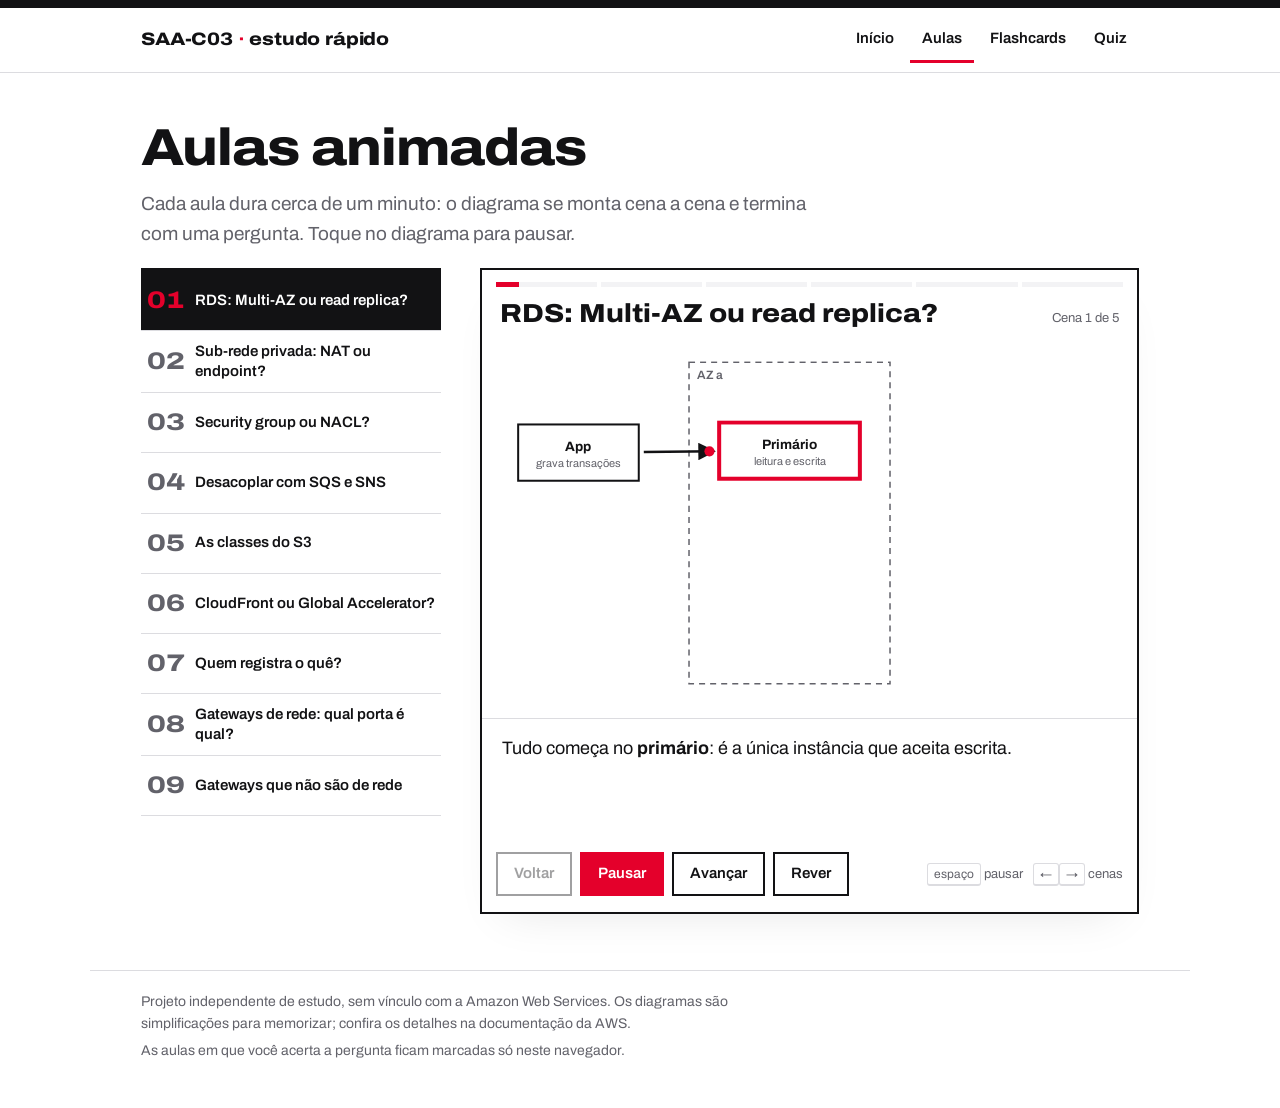
==== aulas.html @ 46f9f108 "Site de estudo SAA-C03: aulas animadas, flashcards e quiz" ====
<!DOCTYPE html>
<html lang="pt-BR">
<head>
<meta charset="utf-8">
<meta name="viewport" content="width=device-width,initial-scale=1">
<title>Aulas animadas · SAA-C03</title>
<meta name="description" content="Aulas animadas de cerca de um minuto sobre os temas que mais caem na prova AWS SAA-C03.">
<link rel="preconnect" href="https://fonts.googleapis.com">
<link rel="preconnect" href="https://fonts.gstatic.com" crossorigin>
<link href="https://fonts.googleapis.com/css2?family=Archivo:wdth,wght@100..125,400..800&display=swap" rel="stylesheet">
<link rel="stylesheet" href="assets/style.css">
<style>
.layout{display:grid;grid-template-columns:minmax(0,300px) minmax(0,1fr);gap:clamp(20px,3vw,40px);align-items:start}
.list{border-top:3px solid var(--ink);position:sticky;top:16px}
.item{display:grid;grid-template-columns:44px minmax(0,1fr);gap:10px;align-items:center;width:100%;text-align:left;background:none;border:0;border-bottom:1px solid var(--rule);padding:11px 6px 11px 0;cursor:pointer;min-height:52px}
.item .n{font-stretch:125%;font-weight:800;font-size:24px;color:var(--mut);font-variant-numeric:tabular-nums;text-align:right}
.item .t{font-weight:600;font-size:15px;line-height:1.3}
.item .d{display:block;font-size:12px;font-weight:600;color:var(--ok);margin-top:2px}
.item:hover{background:var(--soft)}
.item[aria-current=true]{background:var(--ink);color:var(--bg)}
.item[aria-current=true] .n{color:var(--red)}
.item[aria-current=true] .d{color:inherit;opacity:.8}
.player{border:2px solid var(--ink);background:var(--card);box-shadow:0 22px 44px -24px var(--shadow)}
.segs{display:flex;gap:4px;padding:12px 14px 0}
.segs i{flex:1;height:5px;background:var(--soft);overflow:hidden;cursor:pointer}
.segs u{display:block;height:100%;width:0;background:var(--red)}
.lt{display:flex;justify-content:space-between;gap:12px;align-items:baseline;padding:12px 18px 0}
.lt h2{margin:0;font-size:clamp(20px,2.6vw,26px)}
.lt span{font-size:13px;color:var(--mut);white-space:nowrap}
.fig{position:relative;aspect-ratio:640/380;cursor:pointer;margin:4px 6px}
.fig>svg{position:absolute;inset:0;width:100%;height:100%}
.n-{}
.nd{opacity:0;transition:opacity .5s}.nd.on{opacity:1}.nd.x{opacity:.42}
.nd rect{fill:var(--bg);stroke:var(--ink);stroke-width:2}
.nd.hi rect{stroke:var(--red);stroke-width:4}
.nd text{fill:var(--ink);font:700 13.5px Archivo,sans-serif;text-anchor:middle}
.nd text.s{font-weight:400;font-size:11px;fill:var(--mut)}
.nd .cx{stroke:var(--red);stroke-width:4;opacity:0}.nd.x .cx{opacity:1}
.zn rect{fill:none;stroke:var(--mut);stroke-width:1.5;stroke-dasharray:6 5}
.zn.hi rect{stroke:var(--red);stroke-width:3}
.zn text{font:600 12px Archivo,sans-serif;fill:var(--mut);text-anchor:start}
.fl line{stroke:var(--ink);stroke-width:2.5}
.fl.alt line{stroke:var(--mut);stroke-dasharray:5 5}
.fl.no line{stroke:var(--red);stroke-dasharray:7 5}
.fl circle{fill:var(--red)}.fl.alt circle{fill:var(--mut)}
.fl text{font:600 12px Archivo,sans-serif;fill:var(--ink);text-anchor:middle;paint-order:stroke;stroke:var(--card);stroke-width:5px}
.fl .bx{font:800 34px Archivo,sans-serif;fill:var(--red)}
.mk-ok{fill:var(--ink)}.mk-alt{fill:var(--mut)}.mk-no{fill:var(--red)}
.cap{padding:16px 20px 8px;font-size:clamp(16px,2vw,18px);min-height:124px;border-top:1px solid var(--rule)}
.cap p{margin:0;max-width:70ch}
.cap .qq{font-weight:700;font-size:clamp(17px,2.2vw,20px);margin-bottom:12px}
.opts{display:grid;gap:8px}
.opt{display:grid;grid-template-columns:28px minmax(0,1fr);gap:8px;text-align:left;font-size:16px;line-height:1.4;background:var(--bg);border:2px solid var(--rule);padding:10px 14px;min-height:46px;cursor:pointer}
.opt span{font-weight:800;color:var(--mut)}
.opt:hover:not(:disabled){border-color:var(--ink)}
.opt.right{border-color:var(--ok);background:color-mix(in srgb,var(--ok) 12%,transparent)}
.opt.wrong{border-color:var(--red);background:color-mix(in srgb,var(--red) 9%,transparent)}
.opt:disabled{cursor:default}
.fb{margin:12px 0 0!important}.fb strong{color:var(--ok)}.fb strong.no{color:var(--red-ink)}
.ctl{display:flex;gap:8px;flex-wrap:wrap;align-items:center;padding:10px 14px 16px}
.ctl .keys{margin-left:auto;font-size:13px;color:var(--mut);display:flex;gap:10px;flex-wrap:wrap}
@media(max-width:860px){.layout{grid-template-columns:minmax(0,1fr)}.list{position:static;display:flex;gap:6px;overflow-x:auto;border-top:0;padding-bottom:6px}.item{flex:0 0 auto;width:auto;border:2px solid var(--rule);grid-template-columns:auto auto;padding:8px 12px;min-height:44px}.item .n{font-size:18px}.item .t{white-space:nowrap}.item .d{display:none}.item.ok{border-color:var(--ok)}}
.figwrap{overflow-x:auto}
@media(max-width:600px){.fig{min-width:560px}}
@media(max-width:560px){.cap{min-height:150px}.ctl .keys{display:none}.lt span{display:none}}
</style>
</head>
<body>
<header class="top"><div class="wrap">
  <a class="brand" href="index.html">SAA-C03 <b>·</b> estudo rápido</a>
  <nav class="nav" aria-label="Seções">
    <a href="index.html">Início</a>
    <a href="aulas.html" aria-current="page">Aulas</a>
    <a href="flashcards.html">Flashcards</a>
    <a href="flashcards.html#quiz">Quiz</a>
  </nav>
</div></header>

<main class="wrap">
  <div class="pagehead">
    <h1>Aulas animadas</h1>
    <p class="lede">Cada aula dura cerca de um minuto: o diagrama se monta cena a cena e termina com uma pergunta. Toque no diagrama para pausar.</p>
  </div>
  <div class="layout">
    <nav class="list" id="list" aria-label="Aulas"></nav>
    <section class="player" aria-label="Player da aula">
      <div class="segs" id="segs"></div>
      <div class="lt"><h2 id="lt"></h2><span id="cnt"></span></div>
      <div class="figwrap"><div class="fig" id="fig"><svg id="svg" viewBox="0 0 640 380" role="img" aria-label="Diagrama animado da aula"></svg></div></div>
      <div class="cap" id="cap" aria-live="polite"></div>
      <div class="ctl">
        <button class="btn" id="prev">Voltar</button>
        <button class="btn red" id="play">Pausar</button>
        <button class="btn" id="next">Avançar</button>
        <button class="btn" id="again">Rever</button>
        <span class="keys"><span><span class="kbd">espaço</span> pausar</span><span><span class="kbd">←</span><span class="kbd">→</span> cenas</span></span>
      </div>
    </section>
  </div>
</main>

<footer class="wrap foot">
  <p>Projeto independente de estudo, sem vínculo com a Amazon Web Services. Os diagramas são simplificações para memorizar; confira os detalhes na documentação da AWS.</p>
  <p>As aulas em que você acerta a pergunta ficam marcadas só neste navegador.</p>
</footer>
<script src="assets/lessons-data.js"></script>
<script src="assets/aulas.js"></script>
</body>
</html>
---- assets/style.css ----
/* VOICE: direto e calmo, ferramenta de estudo — nada de enfeite
   IDEA: um quadro de horários suíço: números grandes pendurados à esquerda, régua grossa, linhas
   PICTURE: o próprio cartão ou o diagrama animado, grande, no topo de cada página
   COLOUR and TYPE: branco, tinta quase preta, um vermelho sinal; Archivo larga 800 + Archivo
   LAYOUT: borda esquerda rígida, conteúdo até 1100px, empilha abaixo de 720px */
:root{
  color-scheme:light dark;
  --bg:light-dark(#ffffff,#0e0e0f);
  --ink:light-dark(#121214,#f1f1f1);
  --mut:light-dark(#62626a,#9b9ba3);
  --rule:light-dark(#dcdce0,#2a2a2e);
  --soft:light-dark(#f3f3f5,#1a1a1d);
  --card:light-dark(#ffffff,#151517);
  --red:#e4002b;
  --red-ink:light-dark(#c50025,#ff4d6a);
  --ok:light-dark(#0a7a3d,#3ccf7c);
  --shadow:light-dark(rgba(18,18,20,.10),rgba(0,0,0,.5));
}
*{box-sizing:border-box;min-width:0}
html{-webkit-text-size-adjust:100%}
body{margin:0;background:var(--bg);color:var(--ink);font:16px/1.55 Archivo,system-ui,-apple-system,"Segoe UI",sans-serif;overflow-x:clip}
a{color:inherit}
.wrap{max-width:1100px;margin:0 auto;padding:0 max(4vw,16px)}
button,select{font:inherit;color:inherit}

/* topo */
.top{border-top:8px solid var(--ink);border-bottom:1px solid var(--rule)}
.top .wrap{display:flex;align-items:center;gap:20px;min-height:64px;flex-wrap:wrap}
.brand{font-stretch:115%;font-weight:800;font-size:18px;text-decoration:none;letter-spacing:-.01em;white-space:nowrap}
.brand b{color:var(--red)}
.nav{display:flex;gap:4px;margin-left:auto;flex-wrap:wrap}
.nav a{text-decoration:none;font-weight:600;font-size:15px;padding:10px 12px;border-bottom:3px solid transparent}
.nav a:hover{border-bottom-color:var(--rule)}
.nav a[aria-current=page]{border-bottom-color:var(--red)}

h1{font-stretch:112%;font-weight:800;font-size:clamp(32px,5.4vw,52px);line-height:1.04;letter-spacing:-.02em;margin:0;text-wrap:balance}
h2{font-stretch:112%;font-weight:800;font-size:clamp(22px,3vw,28px);line-height:1.1;margin:0 0 14px;text-wrap:balance}
.lede{font-size:clamp(17px,2vw,19px);color:var(--mut);max-width:62ch;margin:14px 0 0}
.pagehead{padding:clamp(28px,4vw,48px) 0 20px}

/* controles */
.btn,.sel{min-height:44px;padding:0 16px;border:2px solid var(--ink);background:var(--bg);font-weight:600;font-size:15px;cursor:pointer;border-radius:0}
.sel{font-size:16px;padding-right:34px;appearance:none;background-image:linear-gradient(45deg,transparent 50%,currentColor 50%),linear-gradient(135deg,currentColor 50%,transparent 50%);background-position:calc(100% - 18px) 19px,calc(100% - 13px) 19px;background-size:5px 5px;background-repeat:no-repeat}
.btn:hover{background:var(--soft)}
.btn.red{background:var(--red);border-color:var(--red);color:#fff}
.btn.red:hover{filter:brightness(1.08)}
.btn:disabled{opacity:.4;cursor:default}
.seg{display:inline-flex;border:2px solid var(--ink)}
.seg button{border:0;background:none;padding:0 18px;min-height:40px;font-weight:600;cursor:pointer}
.seg button[aria-pressed=true]{background:var(--ink);color:var(--bg)}
:is(a,button,select,[tabindex]):focus-visible{outline:3px solid var(--red);outline-offset:2px}
.kbd{display:inline-block;border:1px solid var(--rule);border-bottom-width:2px;padding:0 6px;font-size:12px;line-height:20px;border-radius:3px;color:var(--mut)}

.foot{margin-top:56px;border-top:1px solid var(--rule);padding-top:20px;padding-bottom:40px;color:var(--mut);font-size:14px}
.foot p{margin:0 0 6px;max-width:80ch}

@media(prefers-reduced-motion:reduce){*{transition:none!important;animation:none!important}}
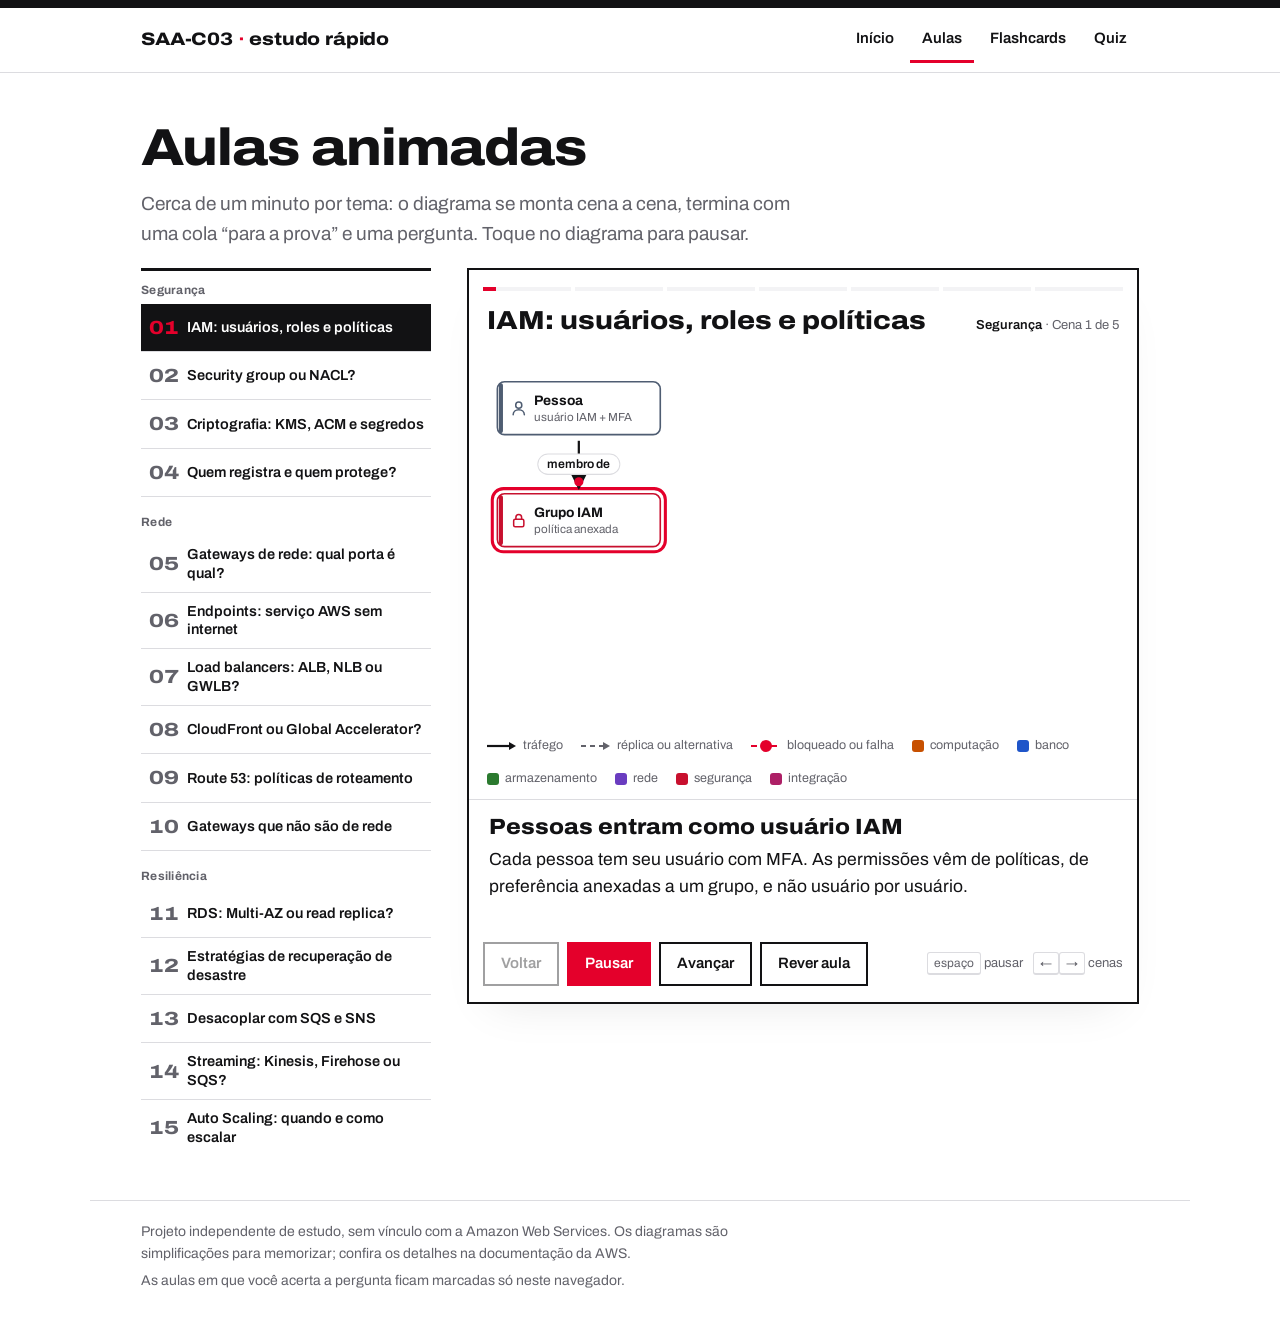
==== commit 8b21f77b: "Aulas mais claras e 10 temas novos - Cada cena tem um título com a ideia principal e o restante do d" ====
--- a/aulas.html
+++ b/aulas.html
@@ -10,45 +10,103 @@
 <link href="https://fonts.googleapis.com/css2?family=Archivo:wdth,wght@100..125,400..800&display=swap" rel="stylesheet">
 <link rel="stylesheet" href="assets/style.css">
 <style>
-.layout{display:grid;grid-template-columns:minmax(0,300px) minmax(0,1fr);gap:clamp(20px,3vw,40px);align-items:start}
-.list{border-top:3px solid var(--ink);position:sticky;top:16px}
-.item{display:grid;grid-template-columns:44px minmax(0,1fr);gap:10px;align-items:center;width:100%;text-align:left;background:none;border:0;border-bottom:1px solid var(--rule);padding:11px 6px 11px 0;cursor:pointer;min-height:52px}
-.item .n{font-stretch:125%;font-weight:800;font-size:24px;color:var(--mut);font-variant-numeric:tabular-nums;text-align:right}
-.item .t{font-weight:600;font-size:15px;line-height:1.3}
+/* cores por categoria de serviço (seguem a lógica das cores da AWS) */
+:root{
+  --k-user:light-dark(#4f5d72,#a3b0c2);--k-compute:light-dark(#c75000,#ff8b3d);--k-db:light-dark(#1f55c9,#7aa5ff);
+  --k-storage:light-dark(#2b7a2f,#62c96a);--k-net:light-dark(#6a3cc0,#ad8cff);--k-sec:light-dark(#c8102e,#ff6077);
+  --k-int:light-dark(#ad1f66,#ff70b5);--k-mon:light-dark(#0a7570,#43c9c0);--k-onprem:light-dark(#6b5d50,#bba996);
+  --k-note:light-dark(#555a62,#a9aeb6);--k-svc:light-dark(#3a587e,#92b2dc);
+}
+.layout{display:grid;grid-template-columns:minmax(0,290px) minmax(0,1fr);gap:clamp(20px,3vw,36px);align-items:start}
+.list{border-top:3px solid var(--ink);position:sticky;top:12px;max-height:calc(100vh - 24px);overflow:auto}
+.cat{margin:16px 0 4px;font-size:12px;font-weight:700;color:var(--mut);letter-spacing:.02em}
+.cat:first-child{margin-top:10px}
+.item{display:grid;grid-template-columns:38px minmax(0,1fr);gap:8px;align-items:center;width:100%;text-align:left;background:none;border:0;border-bottom:1px solid var(--rule);padding:9px 6px 9px 0;cursor:pointer;min-height:46px}
+.item .n{font-stretch:125%;font-weight:800;font-size:19px;color:var(--mut);font-variant-numeric:tabular-nums;text-align:right}
+.item .t{font-weight:600;font-size:14.5px;line-height:1.3}
 .item .d{display:block;font-size:12px;font-weight:600;color:var(--ok);margin-top:2px}
 .item:hover{background:var(--soft)}
 .item[aria-current=true]{background:var(--ink);color:var(--bg)}
 .item[aria-current=true] .n{color:var(--red)}
 .item[aria-current=true] .d{color:inherit;opacity:.8}
-.player{border:2px solid var(--ink);background:var(--card);box-shadow:0 22px 44px -24px var(--shadow)}
+
+.player{border:2px solid var(--ink);background:var(--card);box-shadow:0 22px 44px -24px var(--shadow);scroll-margin-top:12px}
 .segs{display:flex;gap:4px;padding:12px 14px 0}
-.segs i{flex:1;height:5px;background:var(--soft);overflow:hidden;cursor:pointer}
-.segs u{display:block;height:100%;width:0;background:var(--red)}
-.lt{display:flex;justify-content:space-between;gap:12px;align-items:baseline;padding:12px 18px 0}
-.lt h2{margin:0;font-size:clamp(20px,2.6vw,26px)}
-.lt span{font-size:13px;color:var(--mut);white-space:nowrap}
-.fig{position:relative;aspect-ratio:640/380;cursor:pointer;margin:4px 6px}
-.fig>svg{position:absolute;inset:0;width:100%;height:100%}
-.n-{}
-.nd{opacity:0;transition:opacity .5s}.nd.on{opacity:1}.nd.x{opacity:.42}
-.nd rect{fill:var(--bg);stroke:var(--ink);stroke-width:2}
-.nd.hi rect{stroke:var(--red);stroke-width:4}
-.nd text{fill:var(--ink);font:700 13.5px Archivo,sans-serif;text-anchor:middle}
-.nd text.s{font-weight:400;font-size:11px;fill:var(--mut)}
-.nd .cx{stroke:var(--red);stroke-width:4;opacity:0}.nd.x .cx{opacity:1}
-.zn rect{fill:none;stroke:var(--mut);stroke-width:1.5;stroke-dasharray:6 5}
-.zn.hi rect{stroke:var(--red);stroke-width:3}
-.zn text{font:600 12px Archivo,sans-serif;fill:var(--mut);text-anchor:start}
-.fl line{stroke:var(--ink);stroke-width:2.5}
-.fl.alt line{stroke:var(--mut);stroke-dasharray:5 5}
+.segs button{flex:1;height:14px;padding:5px 0;background:none;border:0;cursor:pointer}
+.segs u{display:block;height:4px;width:0;background:var(--red);box-shadow:inset 0 0 0 0}
+.segs button{background:linear-gradient(var(--soft),var(--soft)) center/100% 4px no-repeat}
+.segs .rk u,.segs .qk u{background:var(--ink)}
+.head2{display:flex;justify-content:space-between;gap:12px;align-items:baseline;padding:10px 18px 0;flex-wrap:wrap}
+.head2 h2{margin:0;font-size:clamp(20px,2.6vw,26px)}
+.head2 .meta{font-size:13px;color:var(--mut);white-space:nowrap}
+.head2 .meta b{color:var(--ink);font-weight:600}
+
+.figwrap{overflow-x:auto;scrollbar-width:thin}
+.swipe{display:none;margin:4px 18px 0;font-size:12.5px;color:var(--mut)}
+.fig{position:relative;aspect-ratio:640/380;cursor:pointer;margin:6px 8px 0}
+.fig>svg{position:absolute;inset:0;width:100%;height:100%;transition:filter .3s,opacity .3s}
+
+/* caixas */
+.nd{opacity:0;transition:opacity .45s}
+.nd.on{opacity:1}
+.nd.on.dim{opacity:.38}
+.nd.on.x{opacity:.5}
+.nd .box{fill:var(--bg);stroke:var(--k,var(--ink));stroke-width:1.6}
+.nd .stripe{fill:var(--k)}
+.nd .ic{color:var(--k);fill:none;stroke:currentColor;stroke-width:1.5;stroke-linecap:round;stroke-linejoin:round}
+.nd .tt{fill:var(--ink);font:700 13.5px Archivo,sans-serif}
+.nd .st{fill:var(--mut);font:400 11.5px Archivo,sans-serif}
+.nd .ring{fill:none;stroke:var(--red);stroke-width:3;opacity:0}
+.nd.hi .ring{opacity:1}
+.nd.hi.on .ring{animation:ring 1.4s ease-out 2}
+.nd .cx{stroke:var(--red);stroke-width:3.5;stroke-linecap:round;opacity:0}
+.nd.x .cx{opacity:1}
+.nd.enter{animation:pop .5s cubic-bezier(.2,.8,.2,1)}
+.nd{transform-box:fill-box;transform-origin:center}
+@keyframes pop{from{opacity:0;transform:translateY(6px) scale(.96)}to{opacity:1;transform:none}}
+@keyframes ring{0%{stroke-width:7;stroke-opacity:.2}60%{stroke-width:3;stroke-opacity:1}100%{stroke-width:3;stroke-opacity:1}}
+.k-user{--k:var(--k-user)}.k-compute{--k:var(--k-compute)}.k-db{--k:var(--k-db)}.k-storage{--k:var(--k-storage)}.k-net{--k:var(--k-net)}
+.k-sec{--k:var(--k-sec)}.k-int{--k:var(--k-int)}.k-mon{--k:var(--k-mon)}.k-onprem{--k:var(--k-onprem)}.k-note{--k:var(--k-note)}.k-svc{--k:var(--k-svc)}
+/* áreas */
+.zn .zr{fill:light-dark(rgba(18,18,20,.025),rgba(255,255,255,.03));stroke:var(--mut);stroke-width:1.3;stroke-dasharray:6 5}
+.zn.hi .zr{stroke:var(--red);stroke-width:2.6;stroke-dasharray:none}
+.zn .zt{font:700 12px Archivo,sans-serif;fill:var(--mut)}
+/* setas */
+.fl line{stroke:var(--ink);stroke-width:2.2}
+.fl.alt line{stroke:var(--mut);stroke-dasharray:6 5}
 .fl.no line{stroke:var(--red);stroke-dasharray:7 5}
-.fl circle{fill:var(--red)}.fl.alt circle{fill:var(--mut)}
-.fl text{font:600 12px Archivo,sans-serif;fill:var(--ink);text-anchor:middle;paint-order:stroke;stroke:var(--card);stroke-width:5px}
-.fl .bx{font:800 34px Archivo,sans-serif;fill:var(--red)}
+.fl .dot{fill:var(--red)}.fl.alt .dot{fill:var(--mut)}
+.fl .lb{fill:var(--card);stroke:var(--rule)}
+.fl .lt{font:600 12px Archivo,sans-serif;fill:var(--ink);text-anchor:middle}
+.fl.no .lt{fill:var(--red-ink)}
+.fl .bx circle{fill:var(--red)}.fl .bx path{stroke:#fff;stroke-width:2.6;stroke-linecap:round}
 .mk-ok{fill:var(--ink)}.mk-alt{fill:var(--mut)}.mk-no{fill:var(--red)}
-.cap{padding:16px 20px 8px;font-size:clamp(16px,2vw,18px);min-height:124px;border-top:1px solid var(--rule)}
-.cap p{margin:0;max-width:70ch}
-.cap .qq{font-weight:700;font-size:clamp(17px,2.2vw,20px);margin-bottom:12px}
+
+/* cola */
+.rules{padding:12px 18px 16px}
+.rules .rh{display:flex;justify-content:space-between;align-items:center;margin-bottom:8px}
+.rules .rh b{font-stretch:112%;font-weight:800;font-size:20px}
+.link{background:none;border:0;color:var(--red-ink);font-weight:600;cursor:pointer;min-height:40px;padding:0 4px}
+.rules ol{list-style:none;margin:0;padding:0;border-top:2px solid var(--ink)}
+.rules li{display:grid;grid-template-columns:minmax(0,1fr) minmax(0,1fr);gap:12px;align-items:center;padding:7px 0;border-bottom:1px solid var(--rule);background:var(--card)}
+.rules .g{font-size:15px;line-height:1.3}
+.rules .a{position:relative;text-align:left;background:var(--soft);border:1px dashed var(--mut);min-height:38px;padding:6px 10px;cursor:pointer;font-weight:700;font-size:15px;line-height:1.25}
+.rules .a span{visibility:hidden}
+.rules .a::after{content:"toque para ver";position:absolute;inset:0;display:flex;align-items:center;padding:0 10px;font-weight:500;font-size:13px;color:var(--mut)}
+.rules .a.open{background:color-mix(in srgb,var(--red) 8%,transparent);border:1px solid var(--red);cursor:default}
+.rules .a.open span{visibility:visible}
+.rules .a.open::after{content:none}
+
+/* legenda */
+.legend{display:flex;gap:14px 18px;flex-wrap:wrap;align-items:center;padding:8px 18px 10px;font-size:12.5px;color:var(--mut);border-bottom:1px solid var(--rule)}
+.legend span{display:inline-flex;align-items:center;gap:6px}
+.legend svg{width:30px;height:12px;overflow:visible}
+.legend .sw{width:12px;height:12px;border-radius:3px;display:inline-block}
+
+.cap{padding:14px 20px 6px;min-height:132px}
+.cap .sh{font-stretch:108%;font-weight:800;font-size:clamp(19px,2.3vw,22px);line-height:1.2;margin:0 0 6px;text-wrap:balance}
+.cap p{margin:0;max-width:68ch;font-size:clamp(16px,1.9vw,17.5px)}
+.cap .qq{font-weight:600;margin-bottom:12px}
 .opts{display:grid;gap:8px}
 .opt{display:grid;grid-template-columns:28px minmax(0,1fr);gap:8px;text-align:left;font-size:16px;line-height:1.4;background:var(--bg);border:2px solid var(--rule);padding:10px 14px;min-height:46px;cursor:pointer}
 .opt span{font-weight:800;color:var(--mut)}
@@ -59,10 +117,15 @@
 .fb{margin:12px 0 0!important}.fb strong{color:var(--ok)}.fb strong.no{color:var(--red-ink)}
 .ctl{display:flex;gap:8px;flex-wrap:wrap;align-items:center;padding:10px 14px 16px}
 .ctl .keys{margin-left:auto;font-size:13px;color:var(--mut);display:flex;gap:10px;flex-wrap:wrap}
-@media(max-width:860px){.layout{grid-template-columns:minmax(0,1fr)}.list{position:static;display:flex;gap:6px;overflow-x:auto;border-top:0;padding-bottom:6px}.item{flex:0 0 auto;width:auto;border:2px solid var(--rule);grid-template-columns:auto auto;padding:8px 12px;min-height:44px}.item .n{font-size:18px}.item .t{white-space:nowrap}.item .d{display:none}.item.ok{border-color:var(--ok)}}
-.figwrap{overflow-x:auto}
-@media(max-width:600px){.fig{min-width:560px}}
-@media(max-width:560px){.cap{min-height:150px}.ctl .keys{display:none}.lt span{display:none}}
+
+@media(max-width:860px){
+  .layout{grid-template-columns:minmax(0,1fr)}
+  .list{position:static;display:flex;gap:6px;overflow-x:auto;border-top:0;padding-bottom:6px;max-height:none}
+  .cat{display:none}
+  .item{flex:0 0 auto;width:auto;border:2px solid var(--rule);grid-template-columns:auto auto;padding:8px 12px;min-height:44px}
+  .item .n{font-size:16px}.item .t{white-space:nowrap}.item .d{display:none}.item.ok{border-color:var(--ok)}
+}
+@media(max-width:600px){.fig{min-width:560px}.swipe{display:block}.rules li{grid-template-columns:minmax(0,1fr)}.ctl .keys{display:none}.cap{min-height:150px}}
 </style>
 </head>
 <body>
@@ -79,20 +142,35 @@
 <main class="wrap">
   <div class="pagehead">
     <h1>Aulas animadas</h1>
-    <p class="lede">Cada aula dura cerca de um minuto: o diagrama se monta cena a cena e termina com uma pergunta. Toque no diagrama para pausar.</p>
+    <p class="lede">Cerca de um minuto por tema: o diagrama se monta cena a cena, termina com uma cola “para a prova” e uma pergunta. Toque no diagrama para pausar.</p>
   </div>
   <div class="layout">
     <nav class="list" id="list" aria-label="Aulas"></nav>
-    <section class="player" aria-label="Player da aula">
+    <section class="player" id="player" aria-label="Player da aula">
       <div class="segs" id="segs"></div>
-      <div class="lt"><h2 id="lt"></h2><span id="cnt"></span></div>
-      <div class="figwrap"><div class="fig" id="fig"><svg id="svg" viewBox="0 0 640 380" role="img" aria-label="Diagrama animado da aula"></svg></div></div>
+      <div class="head2"><h2 id="lt"></h2><span class="meta"><b id="lcat"></b> · <span id="cnt"></span></span></div>
+      <div class="figwrap" id="figwrap"><div class="fig" id="fig">
+        <svg id="svg" viewBox="0 0 640 380" role="img" aria-label="Diagrama animado da aula"></svg>
+      </div></div>
+      <p class="swipe" id="swipe">Arraste o diagrama para o lado para ver tudo.</p>
+      <div class="rules" id="rules" hidden></div>
+      <div class="legend" id="legend" aria-label="Legenda">
+        <span><svg viewBox="0 0 30 12"><line x1="0" y1="6" x2="24" y2="6" stroke="currentColor" stroke-width="2.2" style="color:var(--ink)"/><path d="M22 2l7 4-7 4z" fill="var(--ink)"/></svg>tráfego</span>
+        <span><svg viewBox="0 0 30 12"><line x1="0" y1="6" x2="24" y2="6" stroke="var(--mut)" stroke-width="2.2" stroke-dasharray="5 4"/><path d="M22 2l7 4-7 4z" fill="var(--mut)"/></svg>réplica ou alternativa</span>
+        <span><svg viewBox="0 0 30 12"><line x1="0" y1="6" x2="30" y2="6" stroke="var(--red)" stroke-width="2.2" stroke-dasharray="6 4"/><circle cx="15" cy="6" r="6" fill="var(--red)"/></svg>bloqueado ou falha</span>
+        <span><i class="sw" style="background:var(--k-compute)"></i>computação</span>
+        <span><i class="sw" style="background:var(--k-db)"></i>banco</span>
+        <span><i class="sw" style="background:var(--k-storage)"></i>armazenamento</span>
+        <span><i class="sw" style="background:var(--k-net)"></i>rede</span>
+        <span><i class="sw" style="background:var(--k-sec)"></i>segurança</span>
+        <span><i class="sw" style="background:var(--k-int)"></i>integração</span>
+      </div>
       <div class="cap" id="cap" aria-live="polite"></div>
       <div class="ctl">
         <button class="btn" id="prev">Voltar</button>
         <button class="btn red" id="play">Pausar</button>
         <button class="btn" id="next">Avançar</button>
-        <button class="btn" id="again">Rever</button>
+        <button class="btn" id="again">Rever aula</button>
         <span class="keys"><span><span class="kbd">espaço</span> pausar</span><span><span class="kbd">←</span><span class="kbd">→</span> cenas</span></span>
       </div>
     </section>
--- a/assets/style.css
+++ b/assets/style.css
@@ -55,3 +55,4 @@
 .foot p{margin:0 0 6px;max-width:80ch}
 
 @media(prefers-reduced-motion:reduce){*{transition:none!important;animation:none!important}}
+[hidden]{display:none!important}
